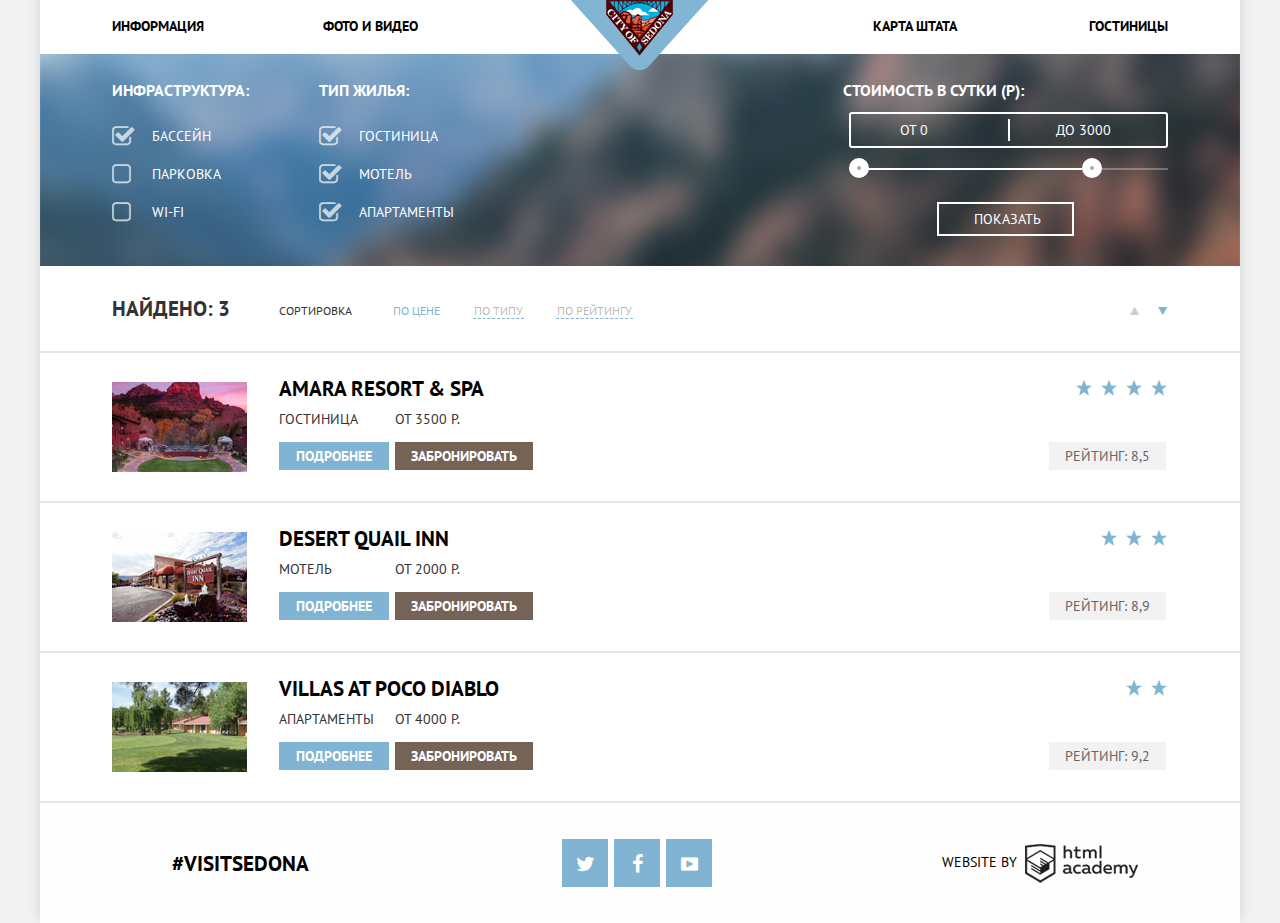
==== sedona-hotels.html @ f80fa183 "Проэкт" ====
<!DOCTYPE html>
<html>
	<head>
		<meta charset="utf-8">
		<title>Поиск отелей в городе Седона</title>
		<meta name="keywords" content="Седона, Аризона, Путешествие, отели">
		<meta name="description" content="Ищите отель с бассейном, парковкой или бесплатным Wi-Fi">
		<link href='https://fonts.googleapis.com/css?family=PT+Sans:400,700&amp;subset=latin,cyrillic' rel='stylesheet' type='text/css'>
		<link rel="stylesheet" href="css/normalize.css">
		<link rel="stylesheet" href="css/style.min.css">

	</head>

	<body>
		<div class="wrapper">


			<header class="main-header">
				<nav class="main-navigation">
					<figure class="logo"><a href="index (2).html"><img src="img/logo.png" alt="logo" width="138" height="70"></a></figure>
					<ul>
						<li><a href="#">Информация</a></li>
						<li class="offset"><a href="#">Фото и видео</a></li>
						<li><a href="#">Карта штата</a></li>
						<li><a href="sedona-hotels.html">Гостиницы</a></li>
					</ul>
				</nav>
			</header>


			<div class="filters clearfix">
				<form action="/echo" method="GET">
					<div class="filters-column">
						<p class="filters-title">Инфраструктура:</p>
						<div class="filter-checkbox"><input type="checkbox" name="infrastructure1" value="i1" id="ch1" checked>
						<label for="ch1">Бассейн</label></div>
						<div class="filter-checkbox"><input type="checkbox" name="infrastructure2" value="i2" id="ch2">
						<label for="ch2">Парковка</label></div>
						<div class="filter-checkbox"><input type="checkbox" name="infrastructure3" value="i3" id="ch3">
						<label for="ch3">Wi-Fi</label></div>
					</div>

					<div class="filters-column">
						<p class="filters-title">Тип жилья:</p>
						<div class="filter-checkbox"><input type="checkbox" name="hotel1" value="h1" id="ch4" checked>
						<label for="ch4">Гостиница</label></div>
						<div class="filter-checkbox"><input type="checkbox" name="hotel2" value="h2" id="ch5" checked>
						<label for="ch5">Мотель</label></div>
						<div class="filter-checkbox"><input type="checkbox" name="hotel3" value="h3" id="ch6" checked>
						<label for="ch6">Апартаменты</label></div>
					</div>

					<div class="filters-price">
						<p class="filters-title">Стоимость в сутки (Р):</p>
						<div class="price-frame">
							<div class="price-frame-input">от <input class="min-price" type="text" value="0"></div>
							<div class="price-frame-input-line"></div>
							<div class="price-frame-input">до <input class="max-price" type="text" value="3000"></div>
						</div>
						<div class="range-controls">
							<div class="scale"><div class="bar"></div></div>
							<div class="toggle min-toggle"></div>
							<div class="toggle max-toggle"></div>
						</div>
						<a href="#" class="btn-transparent">Показать</a>
					</div>
				</form>
			</div>

			<div class="search-results clearfix">
				<div class="search-results-left">Найдено: 3</div>
				<div class="search-results-center">
					<ul>
						<li>Сортировка</li>
						<li class="search-results-sort-active"><a href="#">По цене</a></li>
						<li><a href="#">По типу</a></li>
						<li><a href="#">По рейтингу</a></li>
					</ul>
				</div>
				<div class="search-results-right">
					<a href="#" class="arrow icon-up-dir"></a>
					<a href="#" class="arrow-active icon-down-dir"></a>
				</div>
			</div>


			<section class="hotel clearfix">
				<figure class="hotel-image"><img src="img/hotel1.jpg" alt="hotel-picture" width="135" height="90"></figure>
				<div class="hotel-content">
					<a href="#" class="link-title">Amara Resort & Spa</a>
					<div class="hotel-btn">
						<div class="type">Гостиница</div>
						<a href="#" class="btn-blue">Подробнее</a>
					</div>
					<div class="hotel-btn">
						<div class="price">от 3500 р.</div>
						<a href="#" class="btn-brown">Забронировать</a>
					</div>
				</div>
				<div class="hotel-rating">
					<div class="rating-stars">
						<i class="icon-star"></i>
						<i class="icon-star"></i>
						<i class="icon-star"></i>
						<i class="icon-star"></i>
					</div>
					<p class="rating-nubmers">Рейтинг: 8,5</p>
				</div>
			</section>

			<section class="hotel clearfix">
				<figure class="hotel-image"><img src="img/hotel2.jpg" alt="hotel-picture" width="135" height="90"></figure>
				<div class="hotel-content">
					<a href="#" class="link-title">Desert Quail Inn</a>
					<div class="hotel-btn">
						<div class="type">Мотель</div>
						<a href="#" class="btn-blue">Подробнее</a>
					</div>
					<div class="hotel-btn">
						<div class="price">от 2000 р.</div>
						<a href="#" class="btn-brown">Забронировать</a>
					</div>
				</div>
				<div class="hotel-rating">
					<div class="rating-stars">
						<i class="icon-star"></i>
						<i class="icon-star"></i>
						<i class="icon-star"></i>
					</div>
					<p class="rating-nubmers">Рейтинг: 8,9</p>
				</div>
			</section>

			<section class="hotel clearfix">
				<figure class="hotel-image"><img src="img/hotel3.jpg" alt="hotel-picture" width="135" height="90"></figure>
				<div class="hotel-content clearfix">
					<a href="#" class="link-title">Villas at Poco Diablo</a>
					<div class="hotel-btn">
						<div class="type">Апартаменты</div>
						<a href="#" class="btn-blue">Подробнее</a>
					</div>
					<div class="hotel-btn">
						<div class="price">от 4000 р.</div>
						<a href="#" class="btn-brown">Забронировать</a>
					</div>
				</div>
				<div class="hotel-rating">
					<div class="rating-stars">
						<i class="icon-star"></i>
						<i class="icon-star"></i>
					</div>
					<p class="rating-nubmers">Рейтинг: 9,2</p>
				</div>
			</section>


			<footer class="main-footer">
				<a href="#" class="hashtag">#visitsedona</a>
				<div class="social">
					<a href="#" class="social-btn icon-twitter"></a>
					<a href="#" class="social-btn icon-facebook"></a>
					<a href="#" class="social-btn icon-youtube"></a>
				</div>
				<div class="autor">website by<a href="#"></a></div>
			</footer>
			<script>
                var search = document.querySelector(".search-btn");
                var formbody = document.querySelector(".form");

                search.addEventListener("click", function(event) {
                event.preventDefault();
                formbody.classList.toggle("form-show");
                });
            </script>
		</div>
 	</body>
</html>
---- css/style.min.css ----
@font-face{font-weight:400;font-family:"symbols-sedona";font-style:normal;src:url("../font/symbols-sedona.eot?60737633#iefix") format("embedded-opentype"),url("../font/symbols-sedona.woff?60737633") format("woff"),url("../font/symbols-sedona.ttf?60737633") format("truetype"),url("../font/symbols-sedona.svg?60737633#symbols-sedona") format("svg")}[class^="icon-"]:before,[class*=" icon-"]:before{display:inline-block;width:1em;margin-right:.2em;margin-left:.2em;font-weight:400;line-height:1em;font-family:"symbols-sedona";text-align:center;text-transform:none;text-decoration:inherit;font-style:normal;font-variant:normal;speak:none}.icon-facebook:before{content:"\66"}.icon-twitter:before{content:"\74"}.icon-up-dir:before{content:"\25b2"}.icon-down-dir:before{content:"\25bc"}.icon-star:before{content:"\2605"}.icon-check-off:before{content:"\2610"}.icon-check-on:before{content:"\2611"}.icon-calendar:before{content:"\e800"}.icon-plus:before{content:"\e801"}.icon-minus:before{content:"\e802"}.icon-youtube:before{content:"\f39e"}body{font-weight:400;font-size:14px;line-height:normal;font-family:"PT Sans","Arial",sans-serif;color:#333;text-transform:uppercase;background-color:#f2f2f2}.wrapper{min-width:768px;max-width:1200px;margin-right:auto;margin-left:auto;box-shadow:0 -5px 9px 2px #dbdbdb}.wrapper,.main-header{position:relative;background-color:#fff}.main-header{margin:0;padding:0;font-size:0}.main-navigation ul{margin:0;padding:17px 6% 19px;font-size:0}.main-navigation li{display:inline-block;width:20%;font-size:14px}.main-navigation a{display:block;font-weight:700;color:#000;text-decoration:none}.offset{margin-right:20%}.main-navigation li:nth-child(3),.main-navigation li:nth-child(4){text-align:right}.main-navigation a:hover{color:#81b3d2}.main-navigation a:active{color:rgba(0,0,0,.3)}.logo{position:absolute;left:50%;z-index:20;width:138px;height:70px;margin-right:auto;margin-left:-69px}.promo{position:relative;height:431px;padding-top:77px;background:#d9eaf2 url("../img/welcome-sedona-bg.jpg") no-repeat;background-size:cover}.promo img{display:block;width:458px;height:352px;margin:0 auto}.promo:after{content:"";position:absolute;bottom:0;left:0;display:block;width:100%;height:57px;background:url("../img/zigzag.png") no-repeat;background-size:100% 57px}.reasons{text-align:center}.reasons-header{width:576px;margin:0 auto;padding-top:60px;padding-bottom:40px;background-color:#fff}.reasons-header h1{margin:0;padding:0 0 17px;font-weight:700;font-size:21px;line-height:26px;color:#000}.reason-row p,figure{margin:0;padding:0}.reason-row{min-height:330px;font-size:0;background-color:#fff}.reason-image,.reason{display:inline-block;vertical-align:top}.reason{box-sizing:border-box;width:33.333333%;padding-right:5.5%;padding-left:5.5%;font-size:14px;line-height:21px}.reason-row h2{width:166px;margin:0 auto;padding:0 0 22px;font-weight:700;font-size:21px;color:#000}.reason-image{width:66.666666%;overflow:hidden}.reason-row-image{min-height:256px;max-height:256px;overflow:hidden;color:#fff;background-color:#81b3d2}.reason-row-image h2{padding-top:53px;color:#fff}.reason-row-gray{min-height:256px;background-color:#eee}.reason-row-gray h2{padding-top:46px;background-color:#eee}.reason-number{padding-bottom:21px}.reason-icon{position:relative;padding-top:160px}.reason-icon:before{content:"";position:absolute;top:56px;left:50%;display:block;margin-left:-38px;background:url("../img/sprites.png") no-repeat}.reason-image-home:before{width:76px;height:76px;background-position:-179px 0}.reason-image-food:before{width:76px;height:76px;background-position:0 0}.reason-image-gift:before{width:76px;height:76px;background-position:-92px 0}.search{width:568px;margin:0 auto;line-height:24px;text-align:center;background-color:#fff}.search h2{margin:56px 0 29px;padding:0;font-weight:700;font-size:30px;line-height:24px;color:#000}.search a{display:block;width:568px;margin-top:47px;margin-right:auto;margin-left:auto;padding-top:30px;padding-bottom:30px;font-weight:700;font-size:21px;color:#fff;text-decoration:none;background-color:#766357}.search a:hover{background-color:#604e43}.search a:active{color:rgba(0,0,0,.3);background-color:#503e33}.map{position:relative;height:593px}.map-canvas{background:#cbdda9 url("../img/map.jpg") no-repeat}.map-canvas,.map-canvas iframe{height:593px;background-size:cover;background-position:center 0}.map-canvas iframe{width:100%;border:0}.form{position:absolute;top:0;left:50%;display:none;width:458px;padding:55px;font-weight:700;font-size:14px;text-align:right;color:#000;background:#fff;box-shadow:0 2px 5px 0 #d4d2d2;-webkit-transform:translateX(-50%);-ms-transform:translateX(-50%);transform:translateX(-50%)}.form-show{display:block;-webkit-animation:bounce .6s;animation:bounce .6s}@-webkit-keyframes bounce{0%{-webkit-transform:translateX(-2000px);-ms-transform:translateX(-2000px);transform:translateX(-2000px)}100%{-webkit-transform:translateX(-50%);-ms-transform:translateX(-50%);transform:translateX(-50%)}}@keyframes bounce{0%{-webkit-transform:translateX(-2000px);-ms-transform:translateX(-2000px);transform:translateX(-2000px)}100%{-webkit-transform:translateX(-50%);-ms-transform:translateX(-50%);transform:translateX(-50%)}}input.booking-calendar[type="text"]{width:281px;margin-bottom:20px;margin-left:20px;padding:4px 40px 4px 15px;font-weight:700;font-size:14px;line-height:26px;font-family:"PT Sans","Arial",sans-serif;color:#000;text-transform:uppercase;background:#f2f2f2;border:2px solid #f2f2f2;outline:none}.icon-calendar{position:absolute;left:480px;margin:5px 0 0;padding:0;font-size:20px;color:#c2c2c2}.icon-calendar:hover{color:#000}.icon-calendar:active{color:#81b3d2}.input-line{margin-bottom:10px}.booking-calendar-minus-plus{display:inline-block;margin-left:27px;vertical-align:middle;background:#f2f2f2}.input-line-adults{display:inline-block;padding-right:38px}.input-line-adults .booking-calendar-minus-plus{margin-left:39px}.form .btn-grey{width:38px;height:38px;font-weight:400;font-size:14px;vertical-align:middle;text-align:center;color:#a9a9a9;background:#f2f2f2;border:none;outline:none;cursor:pointer}.form .btn-grey:hover{color:#000}.form .btn-grey:active{color:#81b3d2}input.booking-calendar-select[type="text"]{width:26px;padding:5px 1px;font-weight:700;font-size:14px;line-height:26px;font-family:"PT Sans","Arial",sans-serif;vertical-align:middle;text-align:center;color:#000;text-transform:uppercase;background:#f2f2f2;border:2px solid #f2f2f2;outline:none}input.booking-calendar:focus,input.booking-calendar-select:focus,input.booking-calendar:focus:hover,input.booking-calendar-select:focus:hover{background:#fff;border:2px solid #e5e5e5}input.booking-calendar:hover,input.booking-calendar-select:hover{background:#ebebeb;border:2px solid #ebebeb}.form-btn-blue{display:block;margin-top:54px;padding:15px 196px;font-weight:700;font-size:21px;text-align:center;text-transform:uppercase;border:none;outline:none;cursor:pointer}.main-footer{padding:36px 0;font-size:0;background:rgba(254,254,254,.9)}.map .main-footer{position:absolute;bottom:0;left:0;width:100%}.hashtag{display:inline-block;font-weight:700;font-size:21px;vertical-align:middle;color:#000;text-decoration:none}.hashtag,.social{width:33.3333333%;text-align:center}.social{font-size:0}.social,.social .social-btn{display:inline-block;vertical-align:middle}.social .social-btn{width:42px;height:18px;margin-right:6px;padding:15px 2px;font-size:20px;line-height:1em;color:#fff;text-decoration:none;background:#81b3d2}.social .social-btn:hover{background:#669ec0}.social .social-btn:active{color:rgba(255,255,255,.3);background-color:#5496bd}.main-footer .autor{width:33.3333333%;color:#000;text-decoration:none}.main-footer .autor,.autor a{display:inline-block;font-size:14px;vertical-align:middle;text-align:center}.autor a{width:113px;height:39px;margin-left:8px;background:url("../img/sprites.png") no-repeat;background-position:-283px 0}.autor a:hover{background:url("../img/sprites.png") no-repeat;background-position:-281px -47px}.autor a:active{background:url("../img/sprites.png") no-repeat;background-position:-283px 0;opacity:.3}.filters{padding:26px 6% 30px;color:#fff;background:#766357 url("../img/filters-hotels.jpg") no-repeat;background-size:cover}.filters-column{float:left;box-sizing:border-box;width:186px;margin-right:2%}.filters-price{float:right;width:30.8%}.clearfix:after{content:"";display:table;clear:both}.filters-column p,.filters-price p{margin:0;padding:0 0 12px;font-weight:700;font-size:16px}.filters input[type="checkbox"]{display:none}.filters input[type="checkbox"]+label{font-size:14px;cursor:pointer}.filters input[type="checkbox"]+label:before{content:"\2610";display:inline-block;width:40px;font-size:24px;font-family:"symbols-sedona";vertical-align:middle;color:#fff;opacity:.7}.filters input[type="checkbox"]+label:hover:before{opacity:1}.filters input[type="checkbox"]:checked+label:before{content:"\2611"}.filters input[type="checkbox"]:disabled+label:before{opacity:.3}.filter-checkbox{margin-top:12px}.price-frame{box-sizing:border-box;width:98%;padding:5px 0;text-align:center;border:2px solid #fff;border-radius:3px}.price-frame-input{display:inline-block;width:47%;vertical-align:middle}.price-frame-input-line{display:inline-block;width:2px;height:22px;vertical-align:middle;background:#fff}.price-frame input{width:40px;margin:0;padding:0;color:#fff;background:0 0;border:none;outline:none}.price-frame{margin-left:2%}.range-controls{margin-left:2%;position:relative;width:98%;padding-top:20px;padding-bottom:32px}.range-controls .scale{height:2px;background:rgba(255,255,255,.3)}.scale .bar{width:73%;height:2px;background:#fff}.toggle{position:absolute;top:10px;width:4px;height:4px;background:#ababab;border:8px solid #fff;border-radius:50%;cursor:pointer}.max-toggle{left:73%}.toggle:hover{background:#1c4f80}.btn-transparent{display:block;width:63px;margin:0 auto;padding:6px 35px;font-size:14px;text-align:center;color:#fff;text-transform:uppercase;text-decoration:none;background:0 0;border:2px solid #fff;outline:none}.search-results,.hotel{padding:29px 6%;border-bottom:2px solid #e5e5e5}.search-results-left,.search-results-center,.hotel-image{float:left;margin-right:32px}.hotel-content{float:left;max-width:264px}.search-results-right,.hotel-rating{float:right}.hotel-btn{float:left;min-width:110px;max-width:142px;margin-top:8px;margin-right:6px}.search-results-left{width:135px;font-weight:700;font-size:21px}.search-results-center ul{margin:0;padding:8px 0 0;list-style:none;font-size:0}.search-results-center li{display:inline-block;margin-right:32px;font-size:12px;vertical-align:top}.search-results-center li:first-child{margin-right:40px}.search-results-center a{padding-right:1px;padding-left:1px;color:rgba(0,0,0,.3);text-decoration:none;border-bottom:1px dashed #81b3d2}.search-results-center a:hover,.search-results-sort-active a:hover{color:#81b3d2;border-bottom:1px dashed #81b3d2}.search-results-center a:active,.search-results-sort-active a:active{color:#000;border-bottom:none}.search-results-sort-active a{color:#81b3d2;border-bottom:none}.search-results-right{position:relative;top:3px;margin-right:-8px;font-size:0;text-align:right}.icon-up-dir,.icon-down-dir{font-size:20px}.arrow{color:#ccc;text-decoration:none}.arrow:hover{color:#000}.arrow:active{color:#81b3d2}.arrow-active{color:#81b3d2;text-decoration:none}.hotel-image{width:135px;height:90px}.hotel-content>a{display:block;margin:-6px 0 0;padding:0;font-weight:700;font-size:21px;line-height:26px;color:#000;text-decoration:none}.hotel-content>a:hover{color:#81b3d2}.hotel-content>a:active{color:rgba(0,0,0,.3)}.hotel-btn a{display:block;margin-top:14px;padding:5px 16px;font-weight:700;font-size:14px;text-align:center;text-decoration:none}.btn-brown{color:#fff;background-color:#766357}.btn-brown:hover{color:#fff;background-color:#604e43}.btn-brown:active{color:rgba(255,255,255,.3);background-color:#503e33}.btn-blue{color:#fff;background-color:#81b3d2}.btn-blue:hover{color:#fff;background-color:#669ec0}.btn-blue:active{color:rgba(255,255,255,.3);background-color:#5496bd}.hotel-rating{text-align:right}.rating-stars{margin-top:-6px;margin-right:-4px;font-size:0}.icon-star{font-size:18px;color:#81b3d2}.hotel-rating p{margin:43px 2px 0 0;padding:5px 16px;font-size:14px;color:#666;background:#f2f2f2}
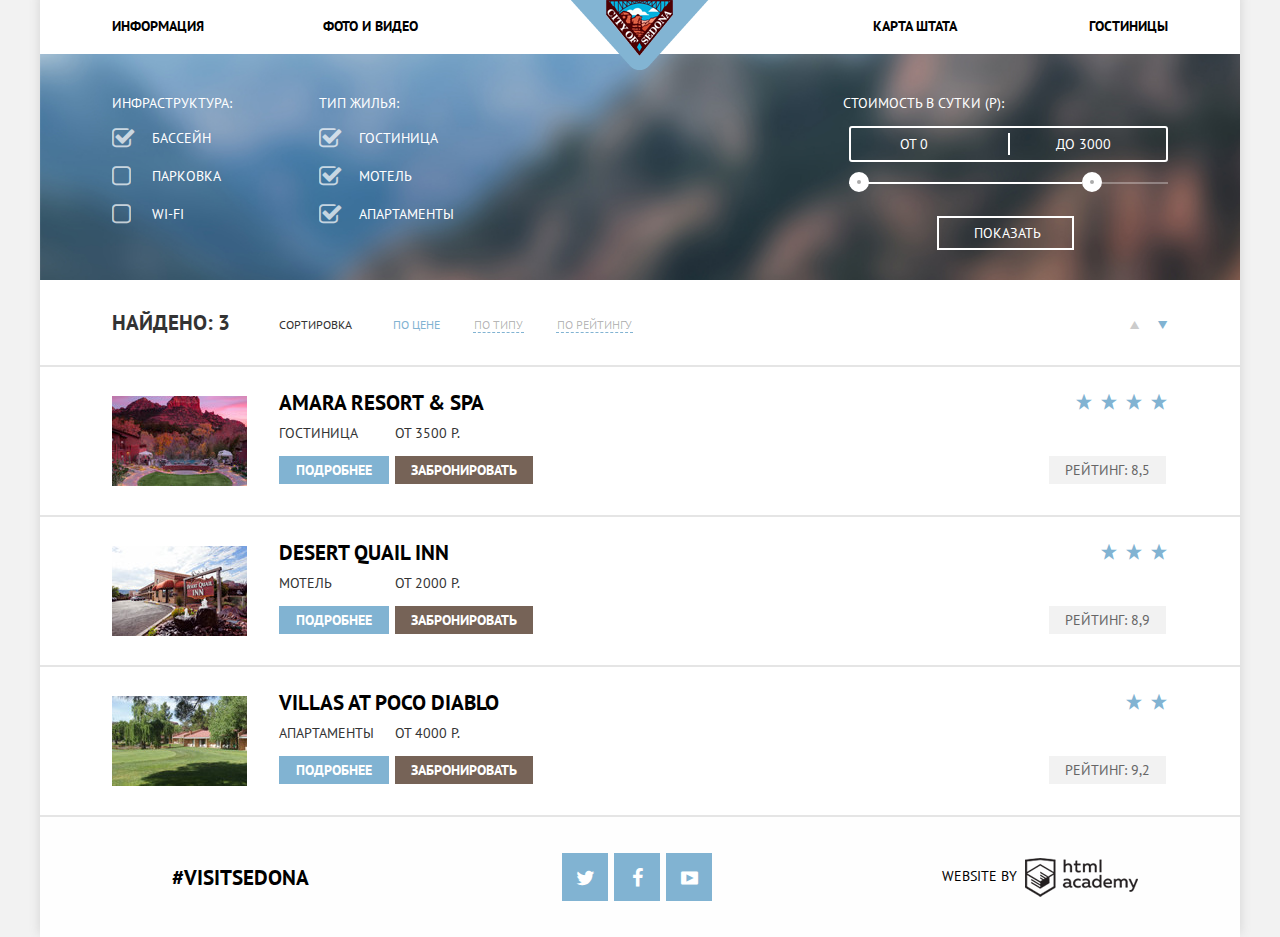
==== commit 42a177f5: "правки по критериям б5 б7 б14" ====
--- a/sedona-hotels.html
+++ b/sedona-hotels.html
@@ -7,7 +7,7 @@
 		<meta name="description" content="Ищите отель с бассейном, парковкой или бесплатным Wi-Fi">
 		<link href='https://fonts.googleapis.com/css?family=PT+Sans:400,700&amp;subset=latin,cyrillic' rel='stylesheet' type='text/css'>
 		<link rel="stylesheet" href="css/normalize.css">
-		<link rel="stylesheet" href="css/style.min.css">
+		<link rel="stylesheet" href="css/style.css">
 
 	</head>
 
@@ -17,7 +17,7 @@
 
 			<header class="main-header">
 				<nav class="main-navigation">
-					<figure class="logo"><a href="index (2).html"><img src="img/logo.png" alt="logo" width="138" height="70"></a></figure>
+					<figure class="logo"><a href="index.html"><img src="img/logo.png" alt="logo" width="138" height="70"></a></figure>
 					<ul>
 						<li><a href="#">Информация</a></li>
 						<li class="offset"><a href="#">Фото и видео</a></li>
--- a/css/style.css
+++ b/css/style.css
@@ -0,0 +1,1017 @@
+﻿@font-face {
+  font-weight: normal;
+  font-family: "symbols-sedona";
+  font-style: normal;
+  src: url("../font/symbols-sedona.eot?60737633#iefix") format("embedded-opentype"),
+       url("../font/symbols-sedona.woff?60737633") format("woff"),
+       url("../font/symbols-sedona.ttf?60737633") format("truetype"),
+       url("../font/symbols-sedona.svg?60737633#symbols-sedona") format("svg");
+}
+
+[class^="icon-"]:before, [class*=" icon-"]:before {
+  display: inline-block;
+  width: 1em;
+  margin-right: 0.2em;
+  margin-left: 0.2em;
+  font-weight: normal;
+  line-height: 1em;
+  font-family: "symbols-sedona";
+  text-align: center;
+  text-transform: none;
+  text-decoration: inherit;
+  font-style: normal;
+  font-variant: normal;
+  speak: none;
+  
+}
+
+.icon-facebook:before {
+  content: "\66";
+}
+
+
+
+.icon-twitter:before {
+  content: "\74";
+}
+
+
+
+.icon-up-dir:before {
+  content: "\25b2";
+}
+
+
+
+.icon-down-dir:before {
+  content: "\25bc";
+}
+
+
+
+.icon-star:before {
+  content: "\2605";
+}
+
+
+
+.icon-check-off:before {
+  content: "\2610";
+}
+
+
+
+.icon-check-on:before {
+  content: "\2611";
+}
+
+
+
+.icon-calendar:before {
+  content: "\e800";
+}
+
+
+
+.icon-plus:before {
+  content: "\e801";
+}
+
+
+
+.icon-minus:before {
+  content: "\e802";
+}
+
+
+
+.icon-youtube:before {
+  content: "\f39e";
+}
+
+
+
+/* ------------------ стили для страниц ------------------ */
+
+body {
+  font-weight: normal;
+  font-size: 14px;
+  line-height: normal;
+  font-family: "PT Sans", "Arial", sans-serif;
+  color: #333333;
+  text-transform: uppercase;
+  background-color: #f2f2f2;
+}
+
+.wrapper {
+  position: relative;
+  min-width: 768px;
+  max-width: 1200px;
+  margin-right: auto;
+  margin-left: auto;
+  background-color: white;
+  box-shadow: 0 -5px 9px 2px #dbdbdb;
+}
+
+/* ------------------ стили для шапки для всех страниц ------------------ */
+
+.main-header {
+  position: relative;
+  margin: 0;
+  padding: 0;
+  font-size: 0;
+  background-color: white;
+}
+
+.main-navigation ul {
+  margin: 0;
+  padding: 0;
+  padding-top: 17px;
+  padding-right: 6%;
+  padding-bottom: 19px;
+  padding-left: 6%;
+  font-size: 0;
+}
+
+.main-navigation li {
+  display: inline-block;
+  width: 20%;
+  font-size: 14px;
+}
+
+.main-navigation a {
+  display: block;
+  font-weight: bold;
+  color: black;
+  text-decoration: none;
+}
+
+.offset {
+  margin-right: 20%;
+}
+
+.main-navigation li:nth-child(3), .main-navigation li:nth-child(4) {
+  text-align: right;
+}
+
+.main-navigation a:hover {
+  color: #81b3d2;
+}
+
+.main-navigation a:active {
+  color: rgba(0, 0, 0, 0.3);
+}
+
+.logo {
+  position: absolute;
+  left: 50%;
+  z-index: 20;
+  width: 138px;
+  height: 70px;
+  margin-right: auto;
+  margin-left: auto;
+  margin-left: -69px;
+}
+
+/* ------------------ стили для главной страницы ------------------ */
+
+.promo {
+  position: relative;
+  height: 431px;
+  padding-top: 77px;
+  background: #d9eaf2 url("../img/welcome-sedona-bg.jpg") no-repeat;
+  background-size: cover;
+}
+
+.promo img {
+  display: block;
+  width: 458px;
+  height: 352px;
+  margin: 0 auto;
+}
+
+.promo:after {
+  content: "";
+  position: absolute;
+  bottom: 0;
+  left: 0;
+  display: block;
+  width: 100%;
+  height: 57px;
+  background: url("../img/zigzag.png") no-repeat;
+  background-size: 100% 57px;
+}
+
+.reasons {
+  text-align: center;
+}
+
+.reasons-header {
+  width: 576px;
+  margin: 0 auto;
+  padding-top: 60px;
+  padding-bottom: 40px;
+  background-color: white;
+}
+
+.reasons-header h1 {
+  margin: 0;
+  padding: 0;
+  padding-bottom: 17px;
+  font-weight: bold;
+  font-size: 21px;
+  line-height: 26px;
+  color: #000000;
+}
+
+.reason-row h2, .reason-row p, figure {
+  margin: 0;
+  padding: 0;
+}
+
+.reason-row {
+  min-height: 330px;
+  font-size: 0;
+  background-color: white;
+}
+
+.reason-image, .reason {
+  display: inline-block;
+  vertical-align: top;
+}
+
+.reason {
+  box-sizing: border-box;
+  width: 33.333333%;
+  padding-right: 5.5%;
+  padding-left: 5.5%;
+  font-size: 14px;
+  line-height: 21px;
+}
+
+.reason-row h2 {
+  width: 166px;
+  margin: 0 auto;
+  padding-bottom: 22px;
+  font-weight: bold;
+  font-size: 21px;
+  color: #000000;
+}
+
+.reason-image {
+  width: 66.666666%;
+  overflow: hidden;
+}
+
+.reason-row-image {
+  min-height: 256px;
+  max-height: 256px;
+  overflow: hidden;
+  color: white;
+  background-color: #81b3d2;
+}
+
+.reason-row-image h2 {
+  padding-top: 53px;
+  color: white;
+}
+
+.reason-row-gray {
+  min-height: 256px;
+  background-color: #eeeeee;
+}
+
+.reason-row-gray h2 {
+  padding-top: 46px;
+  background-color: #eeeeee;
+}
+
+.reason-number {
+  padding-bottom: 21px;
+}
+
+.reason-icon {
+  position: relative;
+  padding-top: 160px;
+}
+
+.reason-icon:before {
+  content: "";
+  position: absolute;
+  top: 56px;
+  left: 50%;
+  display: block;
+  margin-left: -38px;
+  background: url("../img/sprites.png") no-repeat;
+}
+
+.reason-image-home:before {
+  width: 76px;
+  height: 76px;
+  background-position: -179px 0;
+}
+
+.reason-image-food:before {
+  width: 76px;
+  height: 76px;
+  background-position: 0 0;
+}
+
+.reason-image-gift:before {
+  width: 76px;
+  height: 76px;
+  background-position: -92px 0;
+}
+
+.search {
+  width: 568px;
+  margin: 0 auto;
+  line-height: 24px;
+  text-align: center;
+  background-color: white;
+}
+
+.search h2 {
+  margin: 0;
+  margin-top: 56px;
+  margin-bottom: 29px;
+  padding: 0;
+  font-weight: bold;
+  font-size: 30px;
+  line-height: 24px;
+  color: #000000;
+}
+
+.search a {
+  display: block;
+  width: 568px;
+  margin-top: 47px;
+  margin-right: auto;
+  margin-left: auto;
+  padding-top: 30px;
+  padding-bottom: 30px;
+  font-weight: bold;
+  font-size: 21px;
+  color: white;
+  text-decoration: none;
+  background-color: #766357;
+}
+
+.search a:hover {
+  background-color: #604e43;
+}
+
+.search a:active {
+  color: rgba(0, 0, 0, 0.3);
+  background-color: #503e33;
+}
+
+.map {
+  position: relative;
+  height: 593px;
+}
+
+.map-canvas {
+  height: 593px;
+  background: #cbdda9 url("../img/map.jpg") no-repeat;
+  background-size: cover;
+  background-position: center 0px;
+}
+
+.map-canvas iframe {
+  width: 100%;
+  height: 593px;
+  border: 0;
+  background-size: cover;
+  background-position: center 0px;
+}
+
+.form {
+  position: absolute;
+  top: 0;
+  left: 50%;
+  display: none;
+  width: 458px;
+  padding: 55px;
+  font-weight: bold;
+  font-size: 14px;
+  text-align: right;
+  color: black;
+  background: white;
+  box-shadow: 0 2px 5px 0 #d4d2d2;
+  -webkit-transform: translateX(-50%);
+      -ms-transform: translateX(-50%);
+          transform: translateX(-50%);
+}
+
+.form-show {
+  display: block;
+  -webkit-animation: bounce 0.6s;
+  animation: bounce 0.6s;
+}
+
+@-webkit-keyframes bounce {
+  0% {
+    -webkit-transform: translateX(-2000px);
+        -ms-transform: translateX(-2000px);
+            transform: translateX(-2000px);
+  }
+  100% {
+    -webkit-transform: translateX(-50%);
+        -ms-transform: translateX(-50%);
+            transform: translateX(-50%);
+  }
+}
+
+@keyframes bounce {
+  0% {
+     -webkit-transform: translateX(-2000px);
+         -ms-transform: translateX(-2000px);
+             transform: translateX(-2000px);
+   }
+   100% {
+     -webkit-transform: translateX(-50%);
+         -ms-transform: translateX(-50%);
+             transform: translateX(-50%);
+   }
+}
+
+input.booking-calendar[type="text"] {
+  width: 281px;
+  margin-bottom: 20px;
+  margin-left: 20px;
+  padding: 4px 15px;
+  padding-right: 40px;
+  font-weight: bold;
+  font-size: 14px;
+  line-height: 26px;
+  font-family: "PT Sans", "Arial", sans-serif;
+  color: black;
+  text-transform: uppercase;
+  background: #f2f2f2;
+  border: 2px solid #f2f2f2;
+  outline: none;
+}
+
+.icon-calendar {
+  position: absolute;
+  left: 480px;
+  margin: 0;
+  margin-top: 5px;
+  padding: 0;
+  font-size: 20px;
+  color: #c2c2c2;
+}
+
+.icon-calendar:hover {
+  color: black;
+}
+
+.icon-calendar:active {
+  color: #81b3d2;
+}
+
+.input-line {
+  margin-bottom: 10px;
+}
+
+.booking-calendar-minus-plus {
+  display: inline-block;
+  margin-left: 27px;
+  vertical-align: middle;
+  background: #f2f2f2;
+}
+
+.input-line-adults {
+  display: inline-block;
+  padding-right: 38px;
+}
+
+.input-line-adults .booking-calendar-minus-plus {
+  margin-left: 39px;
+}
+
+.form .btn-grey {
+  width: 38px;
+  height: 38px;
+  font-weight: normal;
+  font-size: 14px;
+  vertical-align: middle;
+  text-align: center;
+  color: #a9a9a9;
+  background: #f2f2f2;
+  border: none;
+  outline: none;
+  cursor: pointer;
+}
+
+.form .btn-grey:hover {
+  color: black;
+}
+
+.form .btn-grey:active {
+  color: #81b3d2;
+}
+
+input.booking-calendar-select[type="text"] {
+  width: 26px;
+  padding: 5px 1px;
+  font-weight: bold;
+  font-size: 14px;
+  line-height: 26px;
+  font-family: "PT Sans", "Arial", sans-serif;
+  vertical-align: middle;
+  text-align: center;
+  color: black;
+  text-transform: uppercase;
+  background: #f2f2f2;
+  border: 2px solid #f2f2f2;
+  outline: none;
+}
+
+input.booking-calendar:focus, input.booking-calendar-select:focus,
+input.booking-calendar:focus:hover, input.booking-calendar-select:focus:hover {
+  background: white;
+  border: 2px solid #e5e5e5;
+}
+
+input.booking-calendar:hover,
+input.booking-calendar-select:hover {
+  background: #ebebeb;
+  border: 2px solid #ebebeb;
+}
+
+.form-btn-blue {
+  display: block;
+  margin-top: 54px;
+  padding: 15px 196px;
+  font-weight: bold;
+  font-size: 21px;
+  text-align: center;
+  text-transform: uppercase;
+  border: none;
+  outline: none;
+  cursor: pointer;
+}
+
+/* ------------------ блок для футера для всех страниц ------------------ */
+
+.main-footer {
+  padding: 36px 0;
+  font-size: 0;
+  background: rgba(254, 254, 254, 0.9);
+}
+
+.map .main-footer {
+  position: absolute;
+  bottom: 0;
+  left: 0;
+  width: 100%;
+}
+
+.hashtag {
+  display: inline-block;
+  width: 33.3333333%;
+  font-weight: bold;
+  font-size: 21px;
+  vertical-align: middle;
+  text-align: center;
+  color: black;
+  text-decoration: none;
+}
+
+.social {
+  display: inline-block;
+  width: 33.3333333%;
+  font-size: 0;
+  vertical-align: middle;
+  text-align: center;
+}
+
+.social .social-btn {
+  display: inline-block;
+  width: 42px;
+  height: 18px;
+  margin-right: 6px;
+  padding: 15px 2px;
+  font-size: 20px;
+  line-height: 1em;
+  vertical-align: middle;
+  color: white;
+  text-decoration: none;
+  background: #81b3d2;
+}
+
+.social .social-btn:hover {
+  background: #669ec0;
+}
+
+.social .social-btn:active {
+  color: rgba(255, 255, 255, 0.3);
+  background-color: #5496bd;
+}
+
+.main-footer .autor {
+  display: inline-block;
+  width: 33.3333333%;
+  font-size: 14px;
+  vertical-align: middle;
+  text-align: center;
+  color: black;
+  text-decoration: none;
+}
+
+.autor a {
+  display: inline-block;
+  width: 113px;
+  height: 39px;
+  margin-left: 8px;
+  font-size: 14px;
+  vertical-align: middle;
+  text-align: center;
+  background: url("../img/sprites.png") no-repeat;
+  background-position: -283px 0;
+}
+
+.autor a:hover {
+  background: url("../img/sprites.png") no-repeat;
+  background-position: -281px -47px;
+}
+
+.autor a:active {
+  background: url("../img/sprites.png") no-repeat;
+  background-position: -283px 0;
+  opacity: 0.3;
+}
+
+/* ------------------ блок для cтраницы поиска отелей ------------------ */
+
+.filters {
+  padding-bottom: 30px;
+  padding-top: 26px;
+  padding-right: 6%;
+  padding-left: 6%;
+  color: white;
+  background: #766357 url("../img/filters-hotels.jpg") no-repeat;
+  background-size: cover;
+}
+
+.filters-column {
+  float: left;
+  box-sizing: border-box;
+  width: 186px;
+  margin-right: 2%;
+}
+
+.filters-price {
+  float: right;
+  width: 30.8%;
+}
+
+.clearfix:after {
+  content: "";
+  display: table;
+  clear: both;
+}
+
+.filters-column p, .filters-price p {
+  display: flex;
+  justify-content: space-between;
+}
+
+.filters input[type="checkbox"] {
+  display: none;
+}
+
+.filters input[type="checkbox"] + label {
+  font-size: 14px;
+  cursor: pointer;
+}
+
+.filters input[type="checkbox"] + label:before {
+  content: "\2610";
+  display: inline-block;
+  width: 40px;
+  font-size: 24px;
+  font-family: "symbols-sedona";
+  vertical-align: middle;
+  color: white;
+  opacity: 0.7;
+}
+
+.filters input[type="checkbox"] + label:hover:before {
+  opacity: 1;
+}
+
+.filters input[type="checkbox"]:checked + label:before {
+  content: "\2611";
+}
+
+.filters input[type="checkbox"]:disabled + label:before {
+  opacity: 0.3;
+}
+
+.filter-checkbox {
+  margin-top: 12px;
+}
+
+.price-frame {
+  box-sizing: border-box;
+  width: 98%;
+  padding: 5px 0;
+  text-align: center;
+  border: 2px solid white;
+  border-radius: 3px;
+}
+
+.price-frame-input {
+  display: inline-block;
+  width: 47%;
+  vertical-align: middle;
+}
+
+.price-frame-input-line {
+  display: inline-block;
+  width: 2px;
+  height: 22px;
+  vertical-align: middle;
+  background: white;
+}
+
+.price-frame input {
+  width: 40px;
+  margin: 0;
+  padding: 0;
+  color: white;
+  background: none;
+  border: none;
+  outline: none;
+}
+
+.price-frame, .range-controls {
+  margin-left: 2%;
+}
+
+.range-controls {
+  position: relative;
+  width: 98%;
+  padding-top: 20px;
+  padding-bottom: 32px;
+}
+
+.range-controls .scale {
+  height: 2px;
+  background: rgba(255, 255, 255, 0.3);
+}
+
+.scale .bar {
+  width: 73%;
+  height: 2px;
+  background: white;
+}
+
+.toggle {
+  position: absolute;
+  top: 10px;
+  width: 4px;
+  height: 4px;
+  background: #ababab;
+  border: 8px solid white;
+  border-radius: 50%;
+  cursor: pointer;
+  cursor: pointer;
+}
+
+.max-toggle {
+  left: 73%;
+}
+
+.toggle:hover {
+  background: #1c4f80;
+}
+
+.btn-transparent {
+  display: block;
+  width: 63px;
+  margin: 0 auto;
+  padding: 6px 35px;
+  font-size: 14px;
+  text-align: center;
+  color: white;
+  text-transform: uppercase;
+  text-decoration: none;
+  background: none;
+  border: 2px solid white;
+  outline: none;
+}
+
+.search-results, .hotel {
+  padding: 29px 6%;
+  border-bottom: 2px solid #e5e5e5;
+}
+
+.search-results-left, .search-results-center, .hotel-image {
+  float: left;
+  margin-right: 32px;
+}
+
+.hotel-content {
+  float: left;
+  max-width: 264px;
+}
+
+.search-results-right, .hotel-rating {
+  float: right;
+}
+
+.hotel-btn {
+  float: left;
+  min-width: 110px;
+  max-width: 142px;
+  margin-top: 8px;
+  margin-right: 6px;
+}
+
+.search-results-left {
+  width: 135px;
+  font-weight: bold;
+  font-size: 21px;
+}
+
+.search-results-center ul {
+  margin: 0;
+  padding: 0;
+  padding-top: 8px;
+  list-style: none;
+  font-size: 0;
+}
+
+.search-results-center li {
+  display: inline-block;
+  margin-right: 32px;
+  font-size: 12px;
+  vertical-align: top;
+}
+
+.search-results-center li:first-child {
+  margin-right: 40px;
+}
+
+.search-results-center a {
+  padding-right: 2px;
+  padding-left: 2px;
+  color: rgba(0, 0, 0, 0.3);
+  text-decoration: none;
+  border-bottom: 1px dashed #81b3d2;
+}
+
+.search-results-center a {
+  padding-right: 1px;
+  padding-left: 1px;
+  color: rgba(0, 0, 0, 0.3);
+  text-decoration: none;
+  border-bottom: 1px dashed #81b3d2;
+}
+
+.search-results-center a:hover,
+.search-results-sort-active a:hover {
+  color: #81b3d2;
+  border-bottom: 1px dashed #81b3d2;
+}
+
+.search-results-center a:active,
+.search-results-sort-active a:active {
+  color: black;
+  border-bottom: none;
+}
+
+.search-results-sort-active a {
+  color: #81b3d2;
+  border-bottom: none;
+}
+
+.search-results-right {
+  position: relative;
+  top: 3px;
+  margin-right: -8px;
+  font-size: 0;
+  text-align: right;
+}
+
+.icon-up-dir {
+  font-size: 20px;
+}
+
+.icon-down-dir {
+  font-size: 20px;
+}
+
+.arrow {
+  color: #cccccc;
+  text-decoration: none;
+}
+
+.arrow:hover {
+  color: #000000;
+}
+
+.arrow:active {
+  color: #81b3d2;
+}
+
+.arrow-active {
+  color: #81b3d2;
+  text-decoration: none;
+}
+
+.hotel-image {
+  width: 135px;
+  height: 90px;
+}
+
+.hotel-content > a {
+  display: block;
+  margin: 0;
+  margin-top: -6px;
+  padding: 0;
+  font-weight: bold;
+  font-size: 21px;
+  line-height: 26px;
+  color: #000000;
+  text-decoration: none;
+}
+
+.hotel-content > a:hover {
+  color: #81b3d2;
+}
+
+.hotel-content > a:active {
+  color: rgba(0, 0, 0, 0.3);
+}
+
+.hotel-btn a {
+  display: block;
+  margin-top: 14px;
+  padding: 5px 16px;
+  font-weight: bold;
+  font-size: 14px;
+  text-align: center;
+  text-decoration: none;
+}
+
+.btn-brown {
+  color: white;
+  background-color: #766357;
+}
+
+.btn-brown:hover {
+  color: white;
+  background-color: #604e43;
+}
+
+.btn-brown:active {
+  color: rgba(255, 255, 255, 0.3);
+  background-color: #503e33;
+}
+
+.btn-blue {
+  color: white;
+  background-color: #81b3d2;
+}
+
+.btn-blue:hover {
+  color: white;
+  background-color: #669ec0;
+}
+
+.btn-blue:active {
+  color: rgba(255, 255, 255, 0.3);
+  background-color: #5496bd;
+}
+
+.hotel-rating {
+  text-align: right;
+}
+
+.rating-stars {
+  margin-top: -6px;
+  margin-right: -4px;
+  font-size: 0;
+}
+
+.icon-star {
+  font-size: 18px;
+  color: #81b3d2;
+}
+
+.hotel-rating p {
+  margin: 0;
+  margin-top: 43px;
+  margin-right: 2px;
+  padding: 0;
+  padding: 5px 16px;
+  font-size: 14px;
+  color: #666666;
+  background: #f2f2f2;
+}
+ 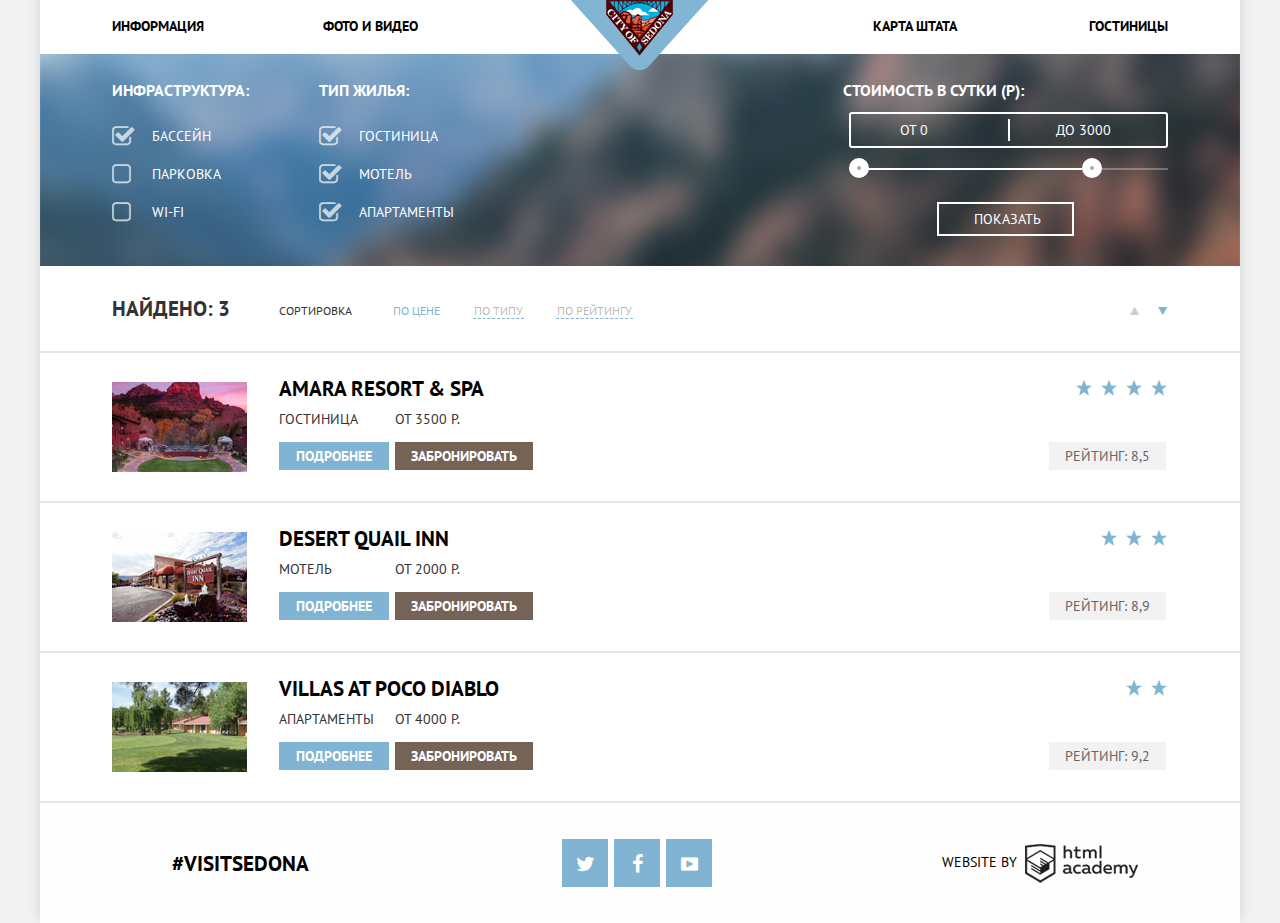
==== commit e9b5f408: "Вроде все" ====
--- a/sedona-hotels.html
+++ b/sedona-hotels.html
@@ -7,7 +7,7 @@
 		<meta name="description" content="Ищите отель с бассейном, парковкой или бесплатным Wi-Fi">
 		<link href='https://fonts.googleapis.com/css?family=PT+Sans:400,700&amp;subset=latin,cyrillic' rel='stylesheet' type='text/css'>
 		<link rel="stylesheet" href="css/normalize.css">
-		<link rel="stylesheet" href="css/style.css">
+		<link rel="stylesheet" href="css/style.min.css">
 
 	</head>
 
--- a/css/style.min.css
+++ b/css/style.min.css
@@ -0,0 +1,2 @@
+
+@font-face{font-weight:400;font-family:"symbols-sedona";font-style:normal;src:url("../font/symbols-sedona.eot?60737633#iefix") format("embedded-opentype"),url("../font/symbols-sedona.woff?60737633") format("woff"),url("../font/symbols-sedona.ttf?60737633") format("truetype"),url("../font/symbols-sedona.svg?60737633#symbols-sedona") format("svg")}[class^="icon-"]:before,[class*=" icon-"]:before{display:inline-block;width:1em;margin-right:.2em;margin-left:.2em;font-weight:400;line-height:1em;font-family:"symbols-sedona";text-align:center;text-transform:none;text-decoration:inherit;font-style:normal;font-variant:normal;speak:none}.icon-facebook:before{content:"\66"}.icon-twitter:before{content:"\74"}.icon-up-dir:before{content:"\25b2"}.icon-down-dir:before{content:"\25bc"}.icon-star:before{content:"\2605"}.icon-check-off:before{content:"\2610"}.icon-check-on:before{content:"\2611"}.icon-calendar:before{content:"\e800"}.icon-plus:before{content:"\e801"}.icon-minus:before{content:"\e802"}.icon-youtube:before{content:"\f39e"}body{font-weight:400;font-size:14px;line-height:normal;font-family:"PT Sans","Arial",sans-serif;color:#333;text-transform:uppercase;background-color:#f2f2f2}.wrapper{min-width:768px;max-width:1200px;margin-right:auto;margin-left:auto;box-shadow:0 -5px 9px 2px #dbdbdb}.wrapper,.main-header{position:relative;background-color:#fff}.main-header{margin:0;padding:0;font-size:0}.main-navigation ul{margin:0;padding:17px 6% 19px;font-size:0}.main-navigation li{display:inline-block;width:20%;font-size:14px}.main-navigation a{display:block;font-weight:700;color:#000;text-decoration:none}.offset{margin-right:20%}.main-navigation li:nth-child(3),.main-navigation li:nth-child(4){text-align:right}.main-navigation a:hover{color:#81b3d2}.main-navigation a:active{color:rgba(0,0,0,.3)}.logo{position:absolute;left:50%;z-index:20;width:138px;height:70px;margin-right:auto;margin-left:-69px}.promo{position:relative;height:431px;padding-top:77px;background:#d9eaf2 url("../img/welcome-sedona-bg.jpg") no-repeat;background-size:cover}.promo img{display:block;width:458px;height:352px;margin:0 auto}.promo:after{content:"";position:absolute;bottom:0;left:0;display:block;width:100%;height:57px;background:url("../img/zigzag.png") no-repeat;background-size:100% 57px}.reasons{text-align:center}.reasons-header{width:576px;margin:0 auto;padding-top:60px;padding-bottom:40px;background-color:#fff}.reasons-header h1{margin:0;padding:0 0 17px;font-weight:700;font-size:21px;line-height:26px;color:#000}.reason-row p,figure{margin:0;padding:0}.reason-row{min-height:330px;font-size:0;background-color:#fff}.reason-image,.reason{display:inline-block;vertical-align:top}.reason{box-sizing:border-box;width:33.333333%;padding-right:5.5%;padding-left:5.5%;font-size:14px;line-height:21px}.reason-row h2{width:166px;margin:0 auto;padding:0 0 22px;font-weight:700;font-size:21px;color:#000}.reason-image{width:66.666666%;overflow:hidden}.reason-row-image{min-height:256px;max-height:256px;overflow:hidden;color:#fff;background-color:#81b3d2}.reason-row-image h2{padding-top:53px;color:#fff}.reason-row-gray{min-height:256px;background-color:#eee}.reason-row-gray h2{padding-top:46px;background-color:#eee}.reason-number{padding-bottom:21px}.reason-icon{position:relative;padding-top:160px}.reason-icon:before{content:"";position:absolute;top:56px;left:50%;display:block;margin-left:-38px;background:url("../img/sprites.png") no-repeat}.reason-image-home:before{width:76px;height:76px;background-position:-179px 0}.reason-image-food:before{width:76px;height:76px;background-position:0 0}.reason-image-gift:before{width:76px;height:76px;background-position:-92px 0}.search{width:568px;margin:0 auto;line-height:24px;text-align:center;background-color:#fff}.search h2{margin:56px 0 29px;padding:0;font-weight:700;font-size:30px;line-height:24px;color:#000}.search a{display:block;width:568px;margin-top:47px;margin-right:auto;margin-left:auto;padding-top:30px;padding-bottom:30px;font-weight:700;font-size:21px;color:#fff;text-decoration:none;background-color:#766357}.search a:hover{background-color:#604e43}.search a:active{color:rgba(0,0,0,.3);background-color:#503e33}.map{position:relative;height:593px}.map-canvas{background:#cbdda9 url("../img/map.jpg") no-repeat}.map-canvas,.map-canvas iframe{height:593px;background-size:cover;background-position:center 0}.map-canvas iframe{width:100%;border:0}.form{position:absolute;top:0;left:50%;display:none;width:458px;padding:55px;font-weight:700;font-size:14px;text-align:right;color:#000;background:#fff;box-shadow:0 2px 5px 0 #d4d2d2;-webkit-transform:translateX(-50%);-ms-transform:translateX(-50%);transform:translateX(-50%)}.form-show{display:block;-webkit-animation:bounce .6s;animation:bounce .6s}@-webkit-keyframes bounce{0%{-webkit-transform:translateX(-2000px);-ms-transform:translateX(-2000px);transform:translateX(-2000px)}100%{-webkit-transform:translateX(-50%);-ms-transform:translateX(-50%);transform:translateX(-50%)}}@keyframes bounce{0%{-webkit-transform:translateX(-2000px);-ms-transform:translateX(-2000px);transform:translateX(-2000px)}100%{-webkit-transform:translateX(-50%);-ms-transform:translateX(-50%);transform:translateX(-50%)}}input.booking-calendar[type="text"]{width:281px;margin-bottom:20px;margin-left:20px;padding:4px 40px 4px 15px;font-weight:700;font-size:14px;line-height:26px;font-family:"PT Sans","Arial",sans-serif;color:#000;text-transform:uppercase;background:#f2f2f2;border:2px solid #f2f2f2;outline:none}.icon-calendar{position:absolute;left:480px;margin:5px 0 0;padding:0;font-size:20px;color:#c2c2c2}.icon-calendar:hover{color:#000}.icon-calendar:active{color:#81b3d2}.input-line{margin-bottom:10px}.booking-calendar-minus-plus{display:inline-block;margin-left:27px;vertical-align:middle;background:#f2f2f2}.input-line-adults{display:inline-block;padding-right:38px}.input-line-adults .booking-calendar-minus-plus{margin-left:39px}.form .btn-grey{width:38px;height:38px;font-weight:400;font-size:14px;vertical-align:middle;text-align:center;color:#a9a9a9;background:#f2f2f2;border:none;outline:none;cursor:pointer}.form .btn-grey:hover{color:#000}.form .btn-grey:active{color:#81b3d2}input.booking-calendar-select[type="text"]{width:26px;padding:5px 1px;font-weight:700;font-size:14px;line-height:26px;font-family:"PT Sans","Arial",sans-serif;vertical-align:middle;text-align:center;color:#000;text-transform:uppercase;background:#f2f2f2;border:2px solid #f2f2f2;outline:none}input.booking-calendar:focus,input.booking-calendar-select:focus,input.booking-calendar:focus:hover,input.booking-calendar-select:focus:hover{background:#fff;border:2px solid #e5e5e5}input.booking-calendar:hover,input.booking-calendar-select:hover{background:#ebebeb;border:2px solid #ebebeb}.form-btn-blue{display:block;margin-top:54px;padding:15px 196px;font-weight:700;font-size:21px;text-align:center;text-transform:uppercase;border:none;outline:none;cursor:pointer}.main-footer{padding:36px 0;font-size:0;background:rgba(254,254,254,.9)}.map .main-footer{position:absolute;bottom:0;left:0;width:100%}.hashtag{display:inline-block;font-weight:700;font-size:21px;vertical-align:middle;color:#000;text-decoration:none}.hashtag,.social{width:33.3333333%;text-align:center}.social{font-size:0}.social,.social .social-btn{display:inline-block;vertical-align:middle}.social .social-btn{width:42px;height:18px;margin-right:6px;padding:15px 2px;font-size:20px;line-height:1em;color:#fff;text-decoration:none;background:#81b3d2}.social .social-btn:hover{background:#669ec0}.social .social-btn:active{color:rgba(255,255,255,.3);background-color:#5496bd}.main-footer .autor{width:33.3333333%;color:#000;text-decoration:none}.main-footer .autor,.autor a{display:inline-block;font-size:14px;vertical-align:middle;text-align:center}.autor a{width:113px;height:39px;margin-left:8px;background:url("../img/sprites.png") no-repeat;background-position:-283px 0}.autor a:hover{background:url("../img/sprites.png") no-repeat;background-position:-281px -47px}.autor a:active{background:url("../img/sprites.png") no-repeat;background-position:-283px 0;opacity:.3}.filters{padding:26px 6% 30px;color:#fff;background:#766357 url("../img/filters-hotels.jpg") no-repeat;background-size:cover}.filters-column{float:left;box-sizing:border-box;width:186px;margin-right:2%}.filters-price{float:right;width:30.8%}.clearfix:after{content:"";display:table;clear:both}.filters-column p,.filters-price p{margin:0;padding:0 0 12px;font-weight:700;font-size:16px}.filters input[type="checkbox"]{display:none}.filters input[type="checkbox"]+label{font-size:14px;cursor:pointer}.filters input[type="checkbox"]+label:before{content:"\2610";display:inline-block;width:40px;font-size:24px;font-family:"symbols-sedona";vertical-align:middle;color:#fff;opacity:.7}.filters input[type="checkbox"]+label:hover:before{opacity:1}.filters input[type="checkbox"]:checked+label:before{content:"\2611"}.filters input[type="checkbox"]:disabled+label:before{opacity:.3}.filter-checkbox{margin-top:12px}.price-frame{box-sizing:border-box;width:98%;padding:5px 0;text-align:center;border:2px solid #fff;border-radius:3px}.price-frame-input{display:inline-block;width:47%;vertical-align:middle}.price-frame-input-line{display:inline-block;width:2px;height:22px;vertical-align:middle;background:#fff}.price-frame input{width:40px;margin:0;padding:0;color:#fff;background:0 0;border:none;outline:none}.price-frame{margin-left:2%}.range-controls{margin-left:2%;position:relative;width:98%;padding-top:20px;padding-bottom:32px}.range-controls .scale{height:2px;background:rgba(255,255,255,.3)}.scale .bar{width:73%;height:2px;background:#fff}.toggle{position:absolute;top:10px;width:4px;height:4px;background:#ababab;border:8px solid #fff;border-radius:50%;cursor:pointer}.max-toggle{left:73%}.toggle:hover{background:#1c4f80}.btn-transparent{display:block;width:63px;margin:0 auto;padding:6px 35px;font-size:14px;text-align:center;color:#fff;text-transform:uppercase;text-decoration:none;background:0 0;border:2px solid #fff;outline:none}.search-results,.hotel{padding:29px 6%;border-bottom:2px solid #e5e5e5}.search-results-left,.search-results-center,.hotel-image{float:left;margin-right:32px}.hotel-content{float:left;max-width:264px}.search-results-right,.hotel-rating{float:right}.hotel-btn{float:left;min-width:110px;max-width:142px;margin-top:8px;margin-right:6px}.search-results-left{width:135px;font-weight:700;font-size:21px}.search-results-center ul{margin:0;padding:8px 0 0;list-style:none;font-size:0}.search-results-center li{display:inline-block;margin-right:32px;font-size:12px;vertical-align:top}.search-results-center li:first-child{margin-right:40px}.search-results-center a{padding-right:1px;padding-left:1px;color:rgba(0,0,0,.3);text-decoration:none;border-bottom:1px dashed #81b3d2}.search-results-center a:hover,.search-results-sort-active a:hover{color:#81b3d2;border-bottom:1px dashed #81b3d2}.search-results-center a:active,.search-results-sort-active a:active{color:#000;border-bottom:none}.search-results-sort-active a{color:#81b3d2;border-bottom:none}.search-results-right{position:relative;top:3px;margin-right:-8px;font-size:0;text-align:right}.icon-up-dir,.icon-down-dir{font-size:20px}.arrow{color:#ccc;text-decoration:none}.arrow:hover{color:#000}.arrow:active{color:#81b3d2}.arrow-active{color:#81b3d2;text-decoration:none}.hotel-image{width:135px;height:90px}.hotel-content>a{display:block;margin:-6px 0 0;padding:0;font-weight:700;font-size:21px;line-height:26px;color:#000;text-decoration:none}.hotel-content>a:hover{color:#81b3d2}.hotel-content>a:active{color:rgba(0,0,0,.3)}.hotel-btn a{display:block;margin-top:14px;padding:5px 16px;font-weight:700;font-size:14px;text-align:center;text-decoration:none}.btn-brown{color:#fff;background-color:#766357}.btn-brown:hover{color:#fff;background-color:#604e43}.btn-brown:active{color:rgba(255,255,255,.3);background-color:#503e33}.btn-blue{color:#fff;background-color:#81b3d2}.btn-blue:hover{color:#fff;background-color:#669ec0}.btn-blue:active{color:rgba(255,255,255,.3);background-color:#5496bd}.hotel-rating{text-align:right}.rating-stars{margin-top:-6px;margin-right:-4px;font-size:0}.icon-star{font-size:18px;color:#81b3d2}.hotel-rating p{margin:43px 2px 0 0;padding:5px 16px;font-size:14px;color:#666;background:#f2f2f2}
